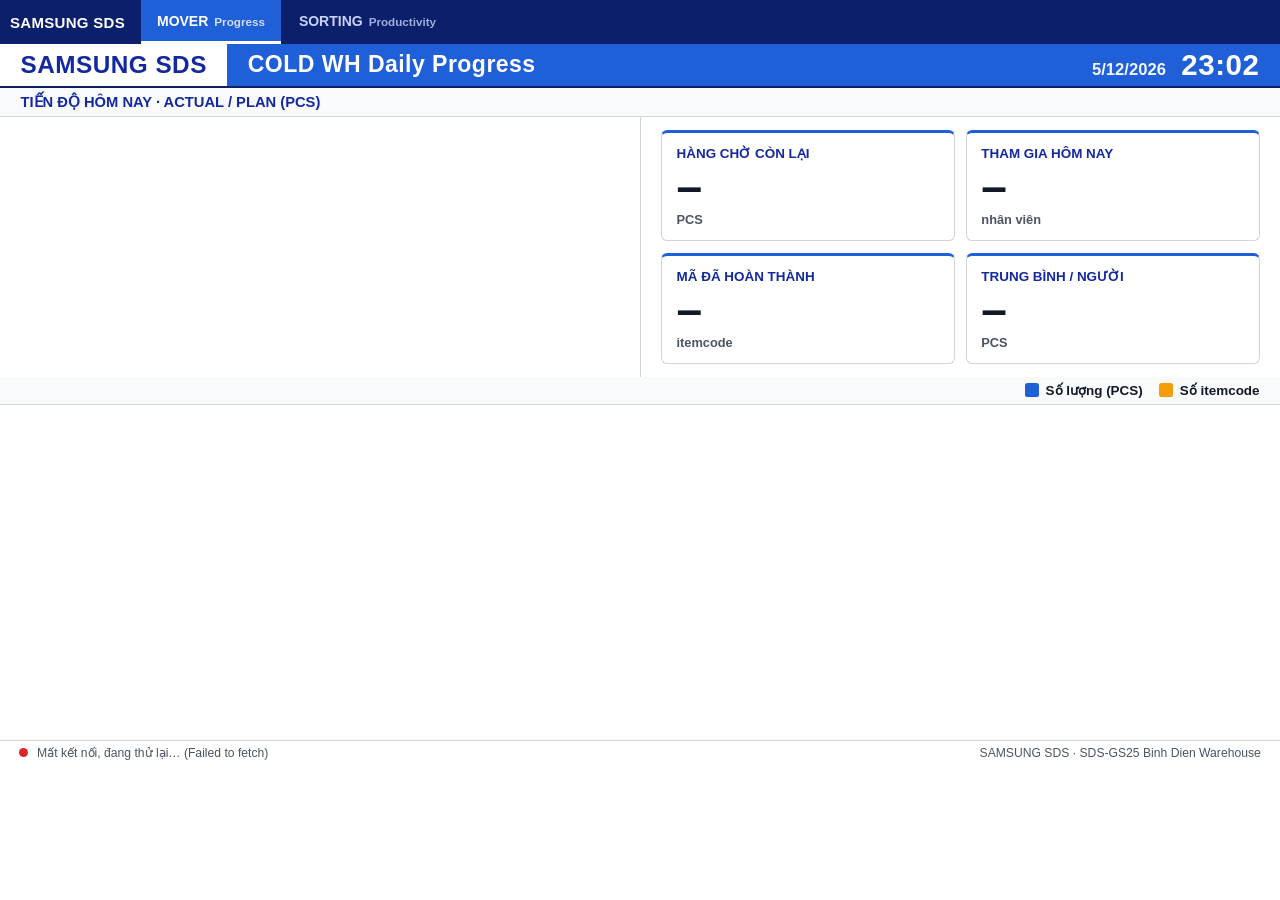
==== dashboard.html @ 462c7047 "add sorting dashboard and combined page Co-Authored-By: Claude Sonnet 5.5 <noreply@anthropic.com>" ====
<!doctype html>
<html lang="vi">
<head>
<meta charset="utf-8">
<meta name="viewport" content="width=device-width, initial-scale=1">
<meta name="robots" content="noindex">
<title>SAMSUNG SDS · WH Dashboard</title>
<link rel="icon" href="icon.svg?v=4" type="image/svg+xml">
<style>
  /* Trang gộp: một thanh tab trên cùng + khung hiển thị bảng đang chọn. Mỗi bảng vẫn là trang riêng (tv.html, productivity.html, sorting.html). */
  :root{--blue:#1428A0;--bar:#1F5FD8;--line:#D1D5DB;--ink:#111827;--muted:#4B5563}
  *{box-sizing:border-box}
  html,body{margin:0;height:100%;background:#fff;font-family:"Segoe UI",Arial,Helvetica,sans-serif;color:var(--ink)}
  .app{height:100%;display:flex;flex-direction:column}
  .tabs{flex:0 0 44px;display:flex;align-items:stretch;gap:2px;padding:0 10px;background:#0b1f6b;overflow-x:auto;white-space:nowrap}
  .brand{display:flex;align-items:center;padding-right:14px;color:#fff;font-weight:900;letter-spacing:.02em;font-size:15px}
  .tab{font:inherit;font-weight:700;font-size:14px;color:#c7d2fe;background:transparent;border:0;border-bottom:3px solid transparent;padding:0 16px;cursor:pointer}
  .tab[hidden]{display:none}
  .tab:hover{color:#fff;background:rgba(255,255,255,.08)}
  .tab[aria-selected="true"]{color:#fff;border-bottom-color:#fff;background:var(--bar)}
  .tab:focus-visible{outline:2px solid #fff;outline-offset:-3px}
  .tab small{font-weight:600;opacity:.8;margin-left:6px}
  #view{flex:1;min-height:0}
  #view iframe{display:block;width:100%;height:100%;border:0;background:#fff}
</style>
</head>
<body>
<div class="app">
  <div class="tabs" role="tablist" aria-label="Dashboard">
    <div class="brand">SAMSUNG SDS</div>
    <button class="tab" role="tab" data-tab="mover" type="button">MOVER<small>Progress</small></button>
    <button class="tab" role="tab" data-tab="moverprod" type="button" hidden>MOVER<small>Productivity</small></button>
    <button class="tab" role="tab" data-tab="sorting" type="button">SORTING<small>Productivity</small></button>
  </div>
  <div id="view"></div>
</div>
<script>
'use strict';
// Một link cho cả ba bảng:
//   dashboard.html#key=<key Sorting>&mkey=<key Mover>[&tab=mover|sorting][&lang=vi|en|ko][&all=1]
// - key  : DASH_KEY của proxy Sorting (dùng cho tab SORTING)
// - mkey : DASH_KEY của proxy Mover (dùng cho hai tab MOVER). Bỏ trống thì dùng key chung.
// - all=1: hiện thêm tab MOVER Productivity (có tên và thời gian từng người, mặc định ẩn khỏi link chiếu TV).
// - tab  : bảng mở sẵn. Bỏ trống thì mở lại bảng lần trước (nhớ trên máy này).
// - lang : ngôn ngữ của bảng Sorting.
// Key nằm sau dấu # nên không gửi lên server khi tải trang. Chỉ chia sẻ link này cho người được phép xem.
const TABS = {
  mover:     p => 'tv.html' + p.mover,
  moverprod: p => 'productivity.html' + p.mover,
  sorting:   p => 'sorting.html' + p.sorting,
};
const $ = s => document.querySelector(s);

const hash = () => new URLSearchParams(location.hash.replace(/^#/, ''));
function parts() {
  const h = hash(), key = h.get('key') || '', mkey = h.get('mkey') || key, lang = h.get('lang') || '';
  const enc = encodeURIComponent;
  return {
    mover: mkey ? '#key=' + enc(mkey) : '',
    sorting: (lang ? '?lang=' + enc(lang) : '') + (key ? '#key=' + enc(key) : ''),
  };
}
const allTabs = () => hash().get('all') === '1' || hash().get('tab') === 'moverprod';
const okTab = t => TABS[t] && (t !== 'moverprod' || allTabs());
function current() {
  const t = hash().get('tab');
  if (okTab(t)) return t;
  try { const s = localStorage.getItem('dashTab'); if (okTab(s)) return s; } catch (e) { /* bị chặn thì dùng mặc định */ }
  return 'mover';
}

function show(tab, remember) {
  document.querySelector('[data-tab="moverprod"]').hidden = !allTabs();
  document.querySelectorAll('.tab').forEach(b => b.setAttribute('aria-selected', String(b.dataset.tab === tab)));
  const f = document.createElement('iframe');             // tạo khung mới mỗi lần để chắc chắn tải lại trang và key mới
  f.title = tab;
  f.src = TABS[tab](parts());
  $('#view').replaceChildren(f);
  if (remember) {
    try { localStorage.setItem('dashTab', tab); } catch (e) { /* không lưu được thì thôi */ }
    const h = hash(); h.set('tab', tab);
    history.replaceState(null, '', '#' + h.toString());     // link trên thanh địa chỉ luôn mở đúng bảng đang xem
  }
}

document.querySelectorAll('.tab').forEach(b => b.addEventListener('click', () => show(b.dataset.tab, true)));
window.addEventListener('hashchange', () => show(current(), false));   // đổi key/tab trên thanh địa chỉ thì tải lại
show(current(), false);
</script>
</body>
</html>
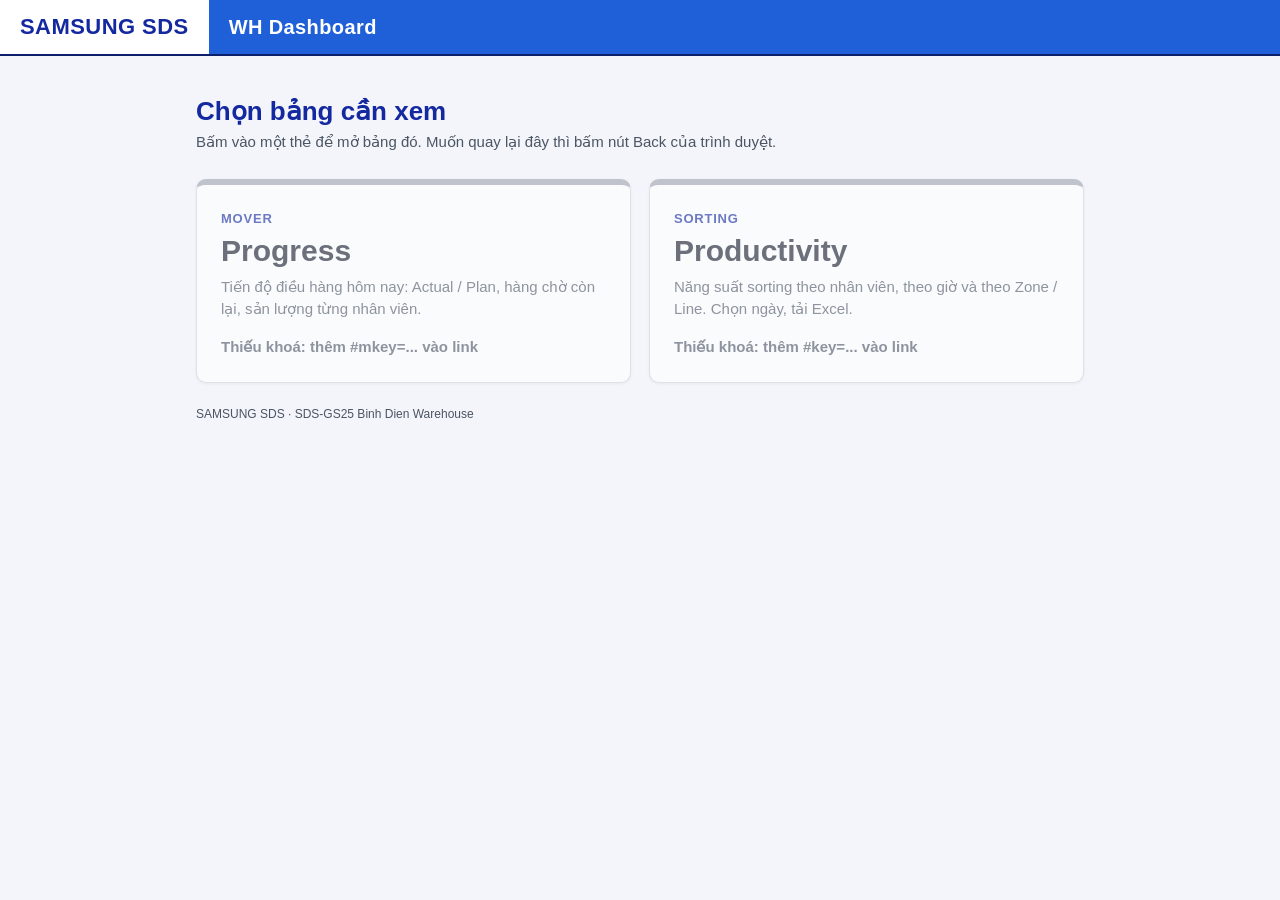
==== commit 427e3a0e: "dashboard: landing page linking to each board Co-Authored-By: Claude Sonnet 5.5 <noreply@anthropic.c" ====
--- a/dashboard.html
+++ b/dashboard.html
@@ -7,85 +7,64 @@
 <title>SAMSUNG SDS · WH Dashboard</title>
 <link rel="icon" href="icon.svg?v=4" type="image/svg+xml">
 <style>
-  /* Trang gộp: một thanh tab trên cùng + khung hiển thị bảng đang chọn. Mỗi bảng vẫn là trang riêng (tv.html, productivity.html, sorting.html). */
-  :root{--blue:#1428A0;--bar:#1F5FD8;--line:#D1D5DB;--ink:#111827;--muted:#4B5563}
+  /* Trang chọn bảng (landing): bấm vào thẻ nào thì mở thẳng trang đó. Mỗi bảng vẫn là trang riêng (tv.html, sorting.html, productivity.html). */
+  :root{--blue:#1428A0;--bar:#1F5FD8;--navy:#0b1f6b;--line:#D1D5DB;--ink:#111827;--muted:#4B5563}
   *{box-sizing:border-box}
-  html,body{margin:0;height:100%;background:#fff;font-family:"Segoe UI",Arial,Helvetica,sans-serif;color:var(--ink)}
-  .app{height:100%;display:flex;flex-direction:column}
-  .tabs{flex:0 0 44px;display:flex;align-items:stretch;gap:2px;padding:0 10px;background:#0b1f6b;overflow-x:auto;white-space:nowrap}
-  .brand{display:flex;align-items:center;padding-right:14px;color:#fff;font-weight:900;letter-spacing:.02em;font-size:15px}
-  .tab{font:inherit;font-weight:700;font-size:14px;color:#c7d2fe;background:transparent;border:0;border-bottom:3px solid transparent;padding:0 16px;cursor:pointer}
-  .tab[hidden]{display:none}
-  .tab:hover{color:#fff;background:rgba(255,255,255,.08)}
-  .tab[aria-selected="true"]{color:#fff;border-bottom-color:#fff;background:var(--bar)}
-  .tab:focus-visible{outline:2px solid #fff;outline-offset:-3px}
-  .tab small{font-weight:600;opacity:.8;margin-left:6px}
-  #view{flex:1;min-height:0}
-  #view iframe{display:block;width:100%;height:100%;border:0;background:#fff}
+  html,body{margin:0;min-height:100%;background:#F3F5FA;font-family:"Segoe UI",Arial,Helvetica,sans-serif;color:var(--ink)}
+  .head{display:flex;height:56px;border-bottom:2px solid var(--navy);background:#fff}
+  .logo{flex:0 0 auto;display:flex;align-items:center;padding:0 20px;color:var(--blue);font-size:22px;font-weight:900;letter-spacing:.02em}
+  .title{flex:1;display:flex;align-items:center;padding:0 20px;background:var(--bar);color:#fff;font-size:20px;font-weight:800;letter-spacing:.02em}
+  main{max-width:920px;margin:0 auto;padding:40px 16px 24px}
+  h1{margin:0 0 6px;font-size:26px;color:var(--blue)}
+  .sub{margin:0 0 28px;color:var(--muted);font-size:15px}
+  .cards{display:grid;grid-template-columns:repeat(auto-fit,minmax(260px,1fr));gap:18px}
+  .card{display:flex;flex-direction:column;gap:8px;padding:26px 24px;background:#fff;border:1px solid var(--line);border-top:6px solid var(--bar);border-radius:10px;
+    color:inherit;text-decoration:none;box-shadow:0 1px 3px rgba(17,24,39,.08);transition:transform .12s,box-shadow .12s}
+  a.card:hover,a.card:focus-visible{transform:translateY(-3px);box-shadow:0 8px 20px rgba(20,40,160,.18);outline:none}
+  .card .k{color:var(--blue);font-size:13px;font-weight:800;letter-spacing:.06em}
+  .card .n{font-size:30px;font-weight:900}
+  .card .d{color:var(--muted);font-size:15px;line-height:1.45}
+  .card .go{margin-top:10px;color:var(--bar);font-weight:800;font-size:15px}
+  .card.off{border-top-color:#9CA3AF;opacity:.6}
+  .card.off .go{color:var(--muted)}
+  .foot{max-width:920px;margin:0 auto;padding:0 16px 32px;color:var(--muted);font-size:12px}
 </style>
 </head>
 <body>
-<div class="app">
-  <div class="tabs" role="tablist" aria-label="Dashboard">
-    <div class="brand">SAMSUNG SDS</div>
-    <button class="tab" role="tab" data-tab="mover" type="button">MOVER<small>Progress</small></button>
-    <button class="tab" role="tab" data-tab="moverprod" type="button" hidden>MOVER<small>Productivity</small></button>
-    <button class="tab" role="tab" data-tab="sorting" type="button">SORTING<small>Productivity</small></button>
-  </div>
-  <div id="view"></div>
-</div>
+<div class="head"><div class="logo">SAMSUNG SDS</div><div class="title">WH Dashboard</div></div>
+<main>
+  <h1>Chọn bảng cần xem</h1>
+  <p class="sub">Bấm vào một thẻ để mở bảng đó. Muốn quay lại đây thì bấm nút Back của trình duyệt.</p>
+  <div class="cards" id="cards"></div>
+</main>
+<div class="foot">SAMSUNG SDS · SDS-GS25 Binh Dien Warehouse</div>
 <script>
 'use strict';
-// Một link cho cả ba bảng:
-//   dashboard.html#key=<key Sorting>&mkey=<key Mover>[&tab=mover|sorting][&lang=vi|en|ko][&all=1]
-// - key  : DASH_KEY của proxy Sorting (dùng cho tab SORTING)
-// - mkey : DASH_KEY của proxy Mover (dùng cho hai tab MOVER). Bỏ trống thì dùng key chung.
-// - all=1: hiện thêm tab MOVER Productivity (có tên và thời gian từng người, mặc định ẩn khỏi link chiếu TV).
-// - tab  : bảng mở sẵn. Bỏ trống thì mở lại bảng lần trước (nhớ trên máy này).
+// Link chung:  dashboard.html#key=<key Sorting>&mkey=<key Mover>[&lang=vi|en|ko][&all=1]
+// - key  : DASH_KEY của proxy Sorting (mở bảng SORTING)
+// - mkey : DASH_KEY của proxy Mover (mở bảng MOVER). Bỏ trống thì dùng key chung.
 // - lang : ngôn ngữ của bảng Sorting.
+// - all=1: hiện thêm thẻ MOVER Productivity (có tên và thời gian từng người, mặc định ẩn).
 // Key nằm sau dấu # nên không gửi lên server khi tải trang. Chỉ chia sẻ link này cho người được phép xem.
-const TABS = {
-  mover:     p => 'tv.html' + p.mover,
-  moverprod: p => 'productivity.html' + p.mover,
-  sorting:   p => 'sorting.html' + p.sorting,
-};
-const $ = s => document.querySelector(s);
+const h = new URLSearchParams(location.hash.replace(/^#/, ''));
+const key = h.get('key') || '', mkey = h.get('mkey') || key, lang = h.get('lang') || '';
+const enc = encodeURIComponent;
 
-const hash = () => new URLSearchParams(location.hash.replace(/^#/, ''));
-function parts() {
-  const h = hash(), key = h.get('key') || '', mkey = h.get('mkey') || key, lang = h.get('lang') || '';
-  const enc = encodeURIComponent;
-  return {
-    mover: mkey ? '#key=' + enc(mkey) : '',
-    sorting: (lang ? '?lang=' + enc(lang) : '') + (key ? '#key=' + enc(key) : ''),
-  };
-}
-const allTabs = () => hash().get('all') === '1' || hash().get('tab') === 'moverprod';
-const okTab = t => TABS[t] && (t !== 'moverprod' || allTabs());
-function current() {
-  const t = hash().get('tab');
-  if (okTab(t)) return t;
-  try { const s = localStorage.getItem('dashTab'); if (okTab(s)) return s; } catch (e) { /* bị chặn thì dùng mặc định */ }
-  return 'mover';
-}
+const ITEMS = [
+  { k: 'MOVER', n: 'Progress', d: 'Tiến độ điều hàng hôm nay: Actual / Plan, hàng chờ còn lại, sản lượng từng nhân viên.',
+    href: mkey ? 'tv.html#key=' + enc(mkey) : '', need: 'mkey' },
+  { k: 'SORTING', n: 'Productivity', d: 'Năng suất sorting theo nhân viên, theo giờ và theo Zone / Line. Chọn ngày, tải Excel.',
+    href: key ? 'sorting.html' + (lang ? '?lang=' + enc(lang) : '') + '#key=' + enc(key) : '', need: 'key' },
+];
+if (h.get('all') === '1') ITEMS.push({ k: 'MOVER', n: 'Productivity', d: 'Năng suất mover theo người (có tên và thời gian). Chỉ dành cho quản lý.',
+  href: mkey ? 'productivity.html#key=' + enc(mkey) : '', need: 'mkey' });
 
-function show(tab, remember) {
-  document.querySelector('[data-tab="moverprod"]').hidden = !allTabs();
-  document.querySelectorAll('.tab').forEach(b => b.setAttribute('aria-selected', String(b.dataset.tab === tab)));
-  const f = document.createElement('iframe');             // tạo khung mới mỗi lần để chắc chắn tải lại trang và key mới
-  f.title = tab;
-  f.src = TABS[tab](parts());
-  $('#view').replaceChildren(f);
-  if (remember) {
-    try { localStorage.setItem('dashTab', tab); } catch (e) { /* không lưu được thì thôi */ }
-    const h = hash(); h.set('tab', tab);
-    history.replaceState(null, '', '#' + h.toString());     // link trên thanh địa chỉ luôn mở đúng bảng đang xem
-  }
-}
-
-document.querySelectorAll('.tab').forEach(b => b.addEventListener('click', () => show(b.dataset.tab, true)));
-window.addEventListener('hashchange', () => show(current(), false));   // đổi key/tab trên thanh địa chỉ thì tải lại
-show(current(), false);
+document.getElementById('cards').innerHTML = ITEMS.map(i => {
+  const body = `<div class="k">${i.k}</div><div class="n">${i.n}</div><div class="d">${i.d}</div>`;
+  return i.href
+    ? `<a class="card" href="${i.href}">${body}<div class="go">Mở bảng →</div></a>`
+    : `<div class="card off">${body}<div class="go">Thiếu khoá: thêm #${i.need}=... vào link</div></div>`;
+}).join('');
 </script>
 </body>
 </html>
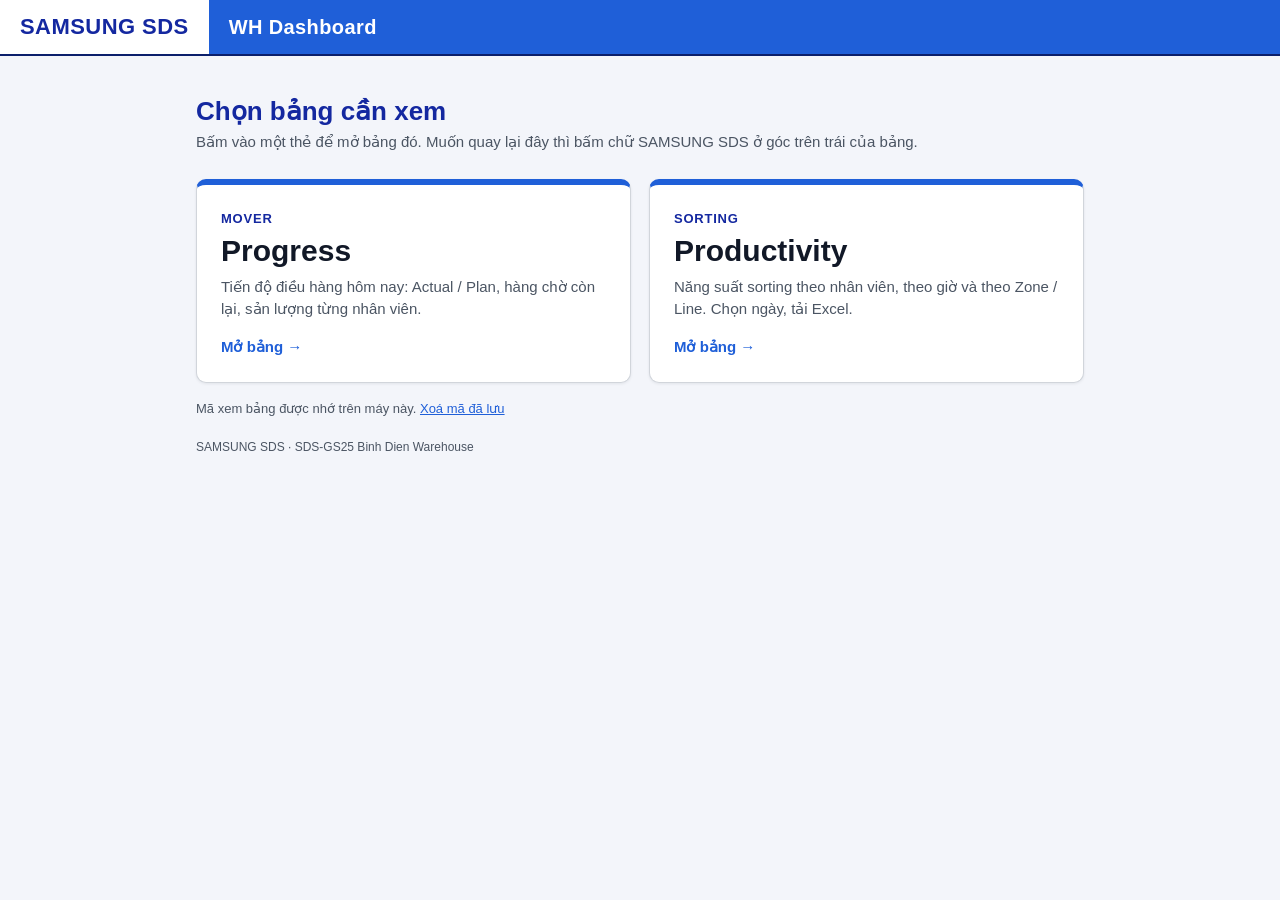
==== commit 1c8cca92: "dashboard: landing without key in URL, ask and remember key on first open Co-Authored-By: Claude Son" ====
--- a/dashboard.html
+++ b/dashboard.html
@@ -7,7 +7,7 @@
 <title>SAMSUNG SDS · WH Dashboard</title>
 <link rel="icon" href="icon.svg?v=4" type="image/svg+xml">
 <style>
-  /* Trang chọn bảng (landing): bấm vào thẻ nào thì mở thẳng trang đó. Mỗi bảng vẫn là trang riêng (tv.html, sorting.html, productivity.html). */
+  /* Trang chủ: bấm vào thẻ nào thì mở thẳng trang đó. Mỗi bảng vẫn là trang riêng (tv.html, sorting.html, productivity.html). */
   :root{--blue:#1428A0;--bar:#1F5FD8;--navy:#0b1f6b;--line:#D1D5DB;--ink:#111827;--muted:#4B5563}
   *{box-sizing:border-box}
   html,body{margin:0;min-height:100%;background:#F3F5FA;font-family:"Segoe UI",Arial,Helvetica,sans-serif;color:var(--ink)}
@@ -19,52 +19,87 @@
   .sub{margin:0 0 28px;color:var(--muted);font-size:15px}
   .cards{display:grid;grid-template-columns:repeat(auto-fit,minmax(260px,1fr));gap:18px}
   .card{display:flex;flex-direction:column;gap:8px;padding:26px 24px;background:#fff;border:1px solid var(--line);border-top:6px solid var(--bar);border-radius:10px;
-    color:inherit;text-decoration:none;box-shadow:0 1px 3px rgba(17,24,39,.08);transition:transform .12s,box-shadow .12s}
-  a.card:hover,a.card:focus-visible{transform:translateY(-3px);box-shadow:0 8px 20px rgba(20,40,160,.18);outline:none}
+    color:inherit;font:inherit;text-align:left;cursor:pointer;box-shadow:0 1px 3px rgba(17,24,39,.08);transition:transform .12s,box-shadow .12s}
+  .card:hover,.card:focus-visible{transform:translateY(-3px);box-shadow:0 8px 20px rgba(20,40,160,.18);outline:none}
   .card .k{color:var(--blue);font-size:13px;font-weight:800;letter-spacing:.06em}
   .card .n{font-size:30px;font-weight:900}
   .card .d{color:var(--muted);font-size:15px;line-height:1.45}
   .card .go{margin-top:10px;color:var(--bar);font-weight:800;font-size:15px}
-  .card.off{border-top-color:#9CA3AF;opacity:.6}
-  .card.off .go{color:var(--muted)}
+  .reset{margin:18px 0 0;color:var(--muted);font-size:13px}
+  .reset a{color:var(--bar);cursor:pointer;text-decoration:underline}
   .foot{max-width:920px;margin:0 auto;padding:0 16px 32px;color:var(--muted);font-size:12px}
+  .modal{position:fixed;inset:0;display:flex;align-items:center;justify-content:center;background:rgba(11,31,107,.45);padding:16px}
+  .modal[hidden]{display:none}
+  .box{width:min(420px,100%);background:#fff;border-radius:10px;padding:22px;box-shadow:0 12px 40px rgba(0,0,0,.3)}
+  .box h2{margin:0 0 6px;font-size:19px;color:var(--blue)}
+  .box p{margin:0 0 12px;color:var(--muted);font-size:14px}
+  .box input{width:100%;font:inherit;padding:10px;border:1px solid var(--line);border-radius:6px}
+  .box .btns{display:flex;gap:8px;justify-content:flex-end;margin-top:14px}
+  .box button{font:inherit;font-weight:700;padding:8px 16px;border-radius:6px;border:1px solid var(--line);background:#fff;cursor:pointer}
+  .box button.primary{background:var(--bar);border-color:var(--bar);color:#fff}
 </style>
 </head>
 <body>
 <div class="head"><div class="logo">SAMSUNG SDS</div><div class="title">WH Dashboard</div></div>
 <main>
   <h1>Chọn bảng cần xem</h1>
-  <p class="sub">Bấm vào một thẻ để mở bảng đó. Muốn quay lại đây thì bấm nút Back của trình duyệt.</p>
+  <p class="sub">Bấm vào một thẻ để mở bảng đó. Muốn quay lại đây thì bấm chữ SAMSUNG SDS ở góc trên trái của bảng.</p>
   <div class="cards" id="cards"></div>
+  <p class="reset">Mã xem bảng được nhớ trên máy này. <a id="forget">Xoá mã đã lưu</a></p>
 </main>
 <div class="foot">SAMSUNG SDS · SDS-GS25 Binh Dien Warehouse</div>
+
+<div class="modal" id="modal" hidden>
+  <form class="box" id="form">
+    <h2 id="mt"></h2>
+    <p>Nhập mã xem bảng một lần, máy này sẽ nhớ cho các lần sau.</p>
+    <input id="code" type="password" autocomplete="off" placeholder="Mã xem bảng">
+    <div class="btns"><button type="button" id="no">Huỷ</button><button type="submit" class="primary">Mở bảng</button></div>
+  </form>
+</div>
+
 <script>
 'use strict';
-// Link chung:  dashboard.html#key=<key Sorting>&mkey=<key Mover>[&lang=vi|en|ko][&all=1]
-// - key  : DASH_KEY của proxy Sorting (mở bảng SORTING)
-// - mkey : DASH_KEY của proxy Mover (mở bảng MOVER). Bỏ trống thì dùng key chung.
-// - lang : ngôn ngữ của bảng Sorting.
-// - all=1: hiện thêm thẻ MOVER Productivity (có tên và thời gian từng người, mặc định ẩn).
-// Key nằm sau dấu # nên không gửi lên server khi tải trang. Chỉ chia sẻ link này cho người được phép xem.
+// Trang chủ KHÔNG chứa key trong địa chỉ. Bấm vào bảng nào lần đầu thì hỏi mã xem bảng đó, rồi nhớ trên máy này (localStorage).
+// Có thể nhập sẵn bằng link:  dashboard.html#key=<key Sorting>&mkey=<key Mover>  (key được cất đi rồi xoá khỏi thanh địa chỉ).
+// Thêm &all=1 để hiện thẻ MOVER Productivity (có tên và thời gian từng người, mặc định ẩn); &lang=vi|en|ko cho bảng Sorting.
+const $ = id => document.getElementById(id), enc = encodeURIComponent;
+const get = k => { try { return localStorage.getItem(k) || ''; } catch (e) { return ''; } };
+const put = (k, v) => { try { v ? localStorage.setItem(k, v) : localStorage.removeItem(k); } catch (e) { /* trình duyệt chặn lưu thì hỏi lại mỗi lần */ } };
+
 const h = new URLSearchParams(location.hash.replace(/^#/, ''));
-const key = h.get('key') || '', mkey = h.get('mkey') || key, lang = h.get('lang') || '';
-const enc = encodeURIComponent;
+if (h.get('key')) put('dk_sorting', h.get('key'));
+if (h.get('mkey')) put('dk_mover', h.get('mkey'));
+if (h.get('all') === '1') put('dk_all', '1');
+if (location.hash) history.replaceState(null, '', location.pathname + location.search);   // xoá key khỏi thanh địa chỉ
+const lang = h.get('lang') || new URLSearchParams(location.search).get('lang') || '';
 
 const ITEMS = [
   { k: 'MOVER', n: 'Progress', d: 'Tiến độ điều hàng hôm nay: Actual / Plan, hàng chờ còn lại, sản lượng từng nhân viên.',
-    href: mkey ? 'tv.html#key=' + enc(mkey) : '', need: 'mkey' },
+    store: 'dk_mover', url: key => 'tv.html#key=' + enc(key) },
   { k: 'SORTING', n: 'Productivity', d: 'Năng suất sorting theo nhân viên, theo giờ và theo Zone / Line. Chọn ngày, tải Excel.',
-    href: key ? 'sorting.html' + (lang ? '?lang=' + enc(lang) : '') + '#key=' + enc(key) : '', need: 'key' },
+    store: 'dk_sorting', url: key => 'sorting.html' + (lang ? '?lang=' + enc(lang) : '') + '#key=' + enc(key) },
 ];
-if (h.get('all') === '1') ITEMS.push({ k: 'MOVER', n: 'Productivity', d: 'Năng suất mover theo người (có tên và thời gian). Chỉ dành cho quản lý.',
-  href: mkey ? 'productivity.html#key=' + enc(mkey) : '', need: 'mkey' });
+if (get('dk_all') === '1') ITEMS.push({ k: 'MOVER', n: 'Productivity', d: 'Năng suất mover theo người (có tên và thời gian). Chỉ dành cho quản lý.',
+  store: 'dk_mover', url: key => 'productivity.html#key=' + enc(key) });
 
-document.getElementById('cards').innerHTML = ITEMS.map(i => {
-  const body = `<div class="k">${i.k}</div><div class="n">${i.n}</div><div class="d">${i.d}</div>`;
-  return i.href
-    ? `<a class="card" href="${i.href}">${body}<div class="go">Mở bảng →</div></a>`
-    : `<div class="card off">${body}<div class="go">Thiếu khoá: thêm #${i.need}=... vào link</div></div>`;
-}).join('');
+$('cards').innerHTML = ITEMS.map((i, n) =>
+  `<button class="card" type="button" data-n="${n}"><div class="k">${i.k}</div><div class="n">${i.n}</div><div class="d">${i.d}</div><div class="go">Mở bảng →</div></button>`).join('');
+
+let pending = null;
+$('cards').addEventListener('click', e => {
+  const b = e.target.closest('.card'); if (!b) return;
+  const i = ITEMS[Number(b.dataset.n)], key = get(i.store);
+  if (key) { location.href = i.url(key); return; }
+  pending = i; $('mt').textContent = i.k + ' ' + i.n; $('code').value = ''; $('modal').hidden = false; $('code').focus();
+});
+$('form').addEventListener('submit', e => {
+  e.preventDefault();
+  const v = $('code').value.trim(); if (!v || !pending) return;
+  put(pending.store, v); location.href = pending.url(v);
+});
+$('no').addEventListener('click', () => { $('modal').hidden = true; pending = null; });
+$('forget').addEventListener('click', () => { ['dk_sorting', 'dk_mover', 'dk_all'].forEach(k => put(k, '')); alert('Đã xoá mã đã lưu trên máy này.'); location.reload(); });
 </script>
 </body>
 </html>
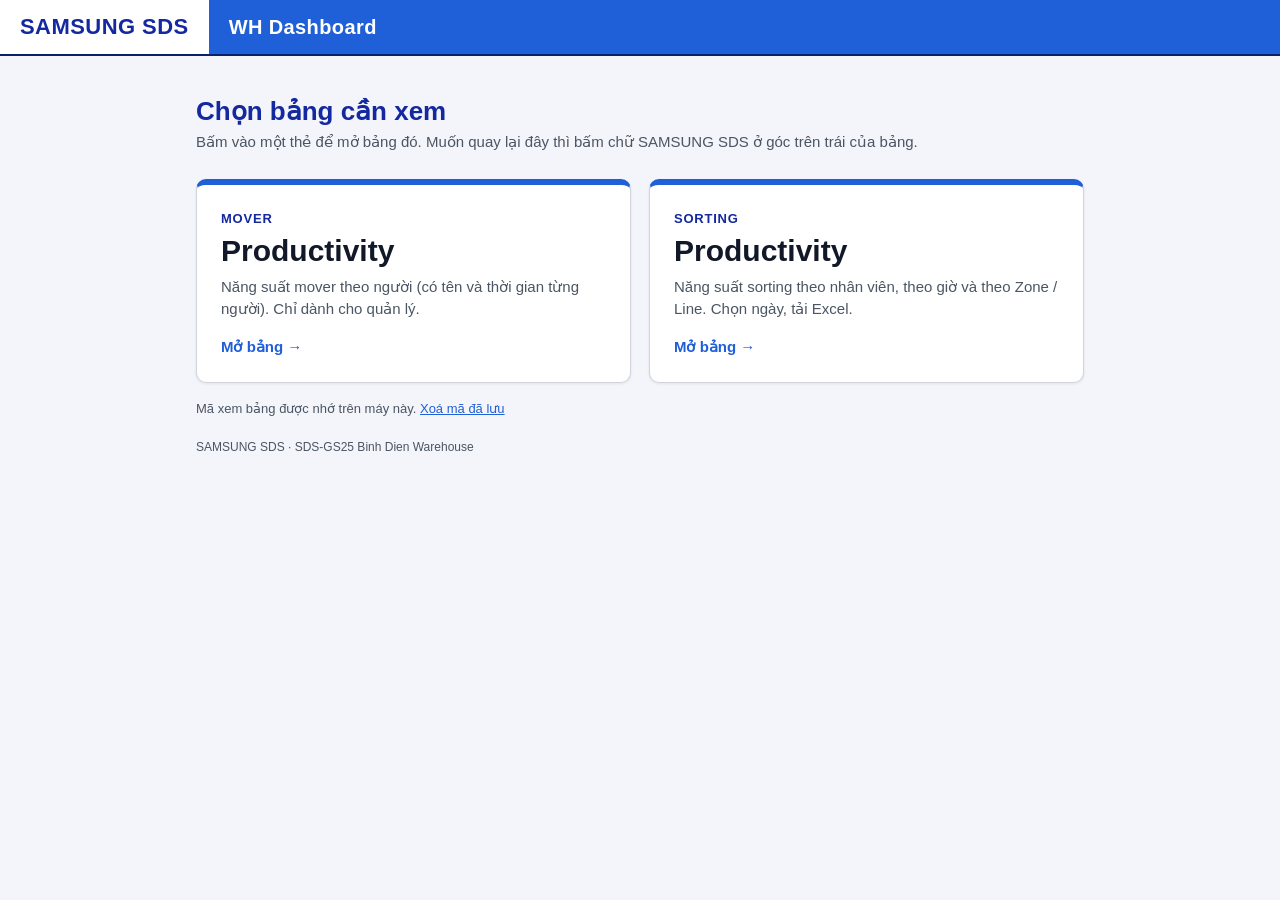
==== commit f1f091e7: "dashboard: MOVER card opens Productivity instead of Progress Co-Authored-By: Claude Sonnet 5.5 <nore" ====
--- a/dashboard.html
+++ b/dashboard.html
@@ -62,7 +62,7 @@
 'use strict';
 // Trang chủ KHÔNG chứa key trong địa chỉ. Bấm vào bảng nào lần đầu thì hỏi mã xem bảng đó, rồi nhớ trên máy này (localStorage).
 // Có thể nhập sẵn bằng link:  dashboard.html#key=<key Sorting>&mkey=<key Mover>  (key được cất đi rồi xoá khỏi thanh địa chỉ).
-// Thêm &all=1 để hiện thẻ MOVER Productivity (có tên và thời gian từng người, mặc định ẩn); &lang=vi|en|ko cho bảng Sorting.
+// &lang=vi|en|ko chọn ngôn ngữ cho bảng Sorting.
 const $ = id => document.getElementById(id), enc = encodeURIComponent;
 const get = k => { try { return localStorage.getItem(k) || ''; } catch (e) { return ''; } };
 const put = (k, v) => { try { v ? localStorage.setItem(k, v) : localStorage.removeItem(k); } catch (e) { /* trình duyệt chặn lưu thì hỏi lại mỗi lần */ } };
@@ -70,19 +70,15 @@
 const h = new URLSearchParams(location.hash.replace(/^#/, ''));
 if (h.get('key')) put('dk_sorting', h.get('key'));
 if (h.get('mkey')) put('dk_mover', h.get('mkey'));
-if (h.get('all') === '1') put('dk_all', '1');
 if (location.hash) history.replaceState(null, '', location.pathname + location.search);   // xoá key khỏi thanh địa chỉ
 const lang = h.get('lang') || new URLSearchParams(location.search).get('lang') || '';
 
 const ITEMS = [
-  { k: 'MOVER', n: 'Progress', d: 'Tiến độ điều hàng hôm nay: Actual / Plan, hàng chờ còn lại, sản lượng từng nhân viên.',
-    store: 'dk_mover', url: key => 'tv.html#key=' + enc(key) },
+  { k: 'MOVER', n: 'Productivity', d: 'Năng suất mover theo người (có tên và thời gian từng người). Chỉ dành cho quản lý.',
+    store: 'dk_mover', url: key => 'productivity.html#key=' + enc(key) },
   { k: 'SORTING', n: 'Productivity', d: 'Năng suất sorting theo nhân viên, theo giờ và theo Zone / Line. Chọn ngày, tải Excel.',
     store: 'dk_sorting', url: key => 'sorting.html' + (lang ? '?lang=' + enc(lang) : '') + '#key=' + enc(key) },
 ];
-if (get('dk_all') === '1') ITEMS.push({ k: 'MOVER', n: 'Productivity', d: 'Năng suất mover theo người (có tên và thời gian). Chỉ dành cho quản lý.',
-  store: 'dk_mover', url: key => 'productivity.html#key=' + enc(key) });
-
 $('cards').innerHTML = ITEMS.map((i, n) =>
   `<button class="card" type="button" data-n="${n}"><div class="k">${i.k}</div><div class="n">${i.n}</div><div class="d">${i.d}</div><div class="go">Mở bảng →</div></button>`).join('');
 
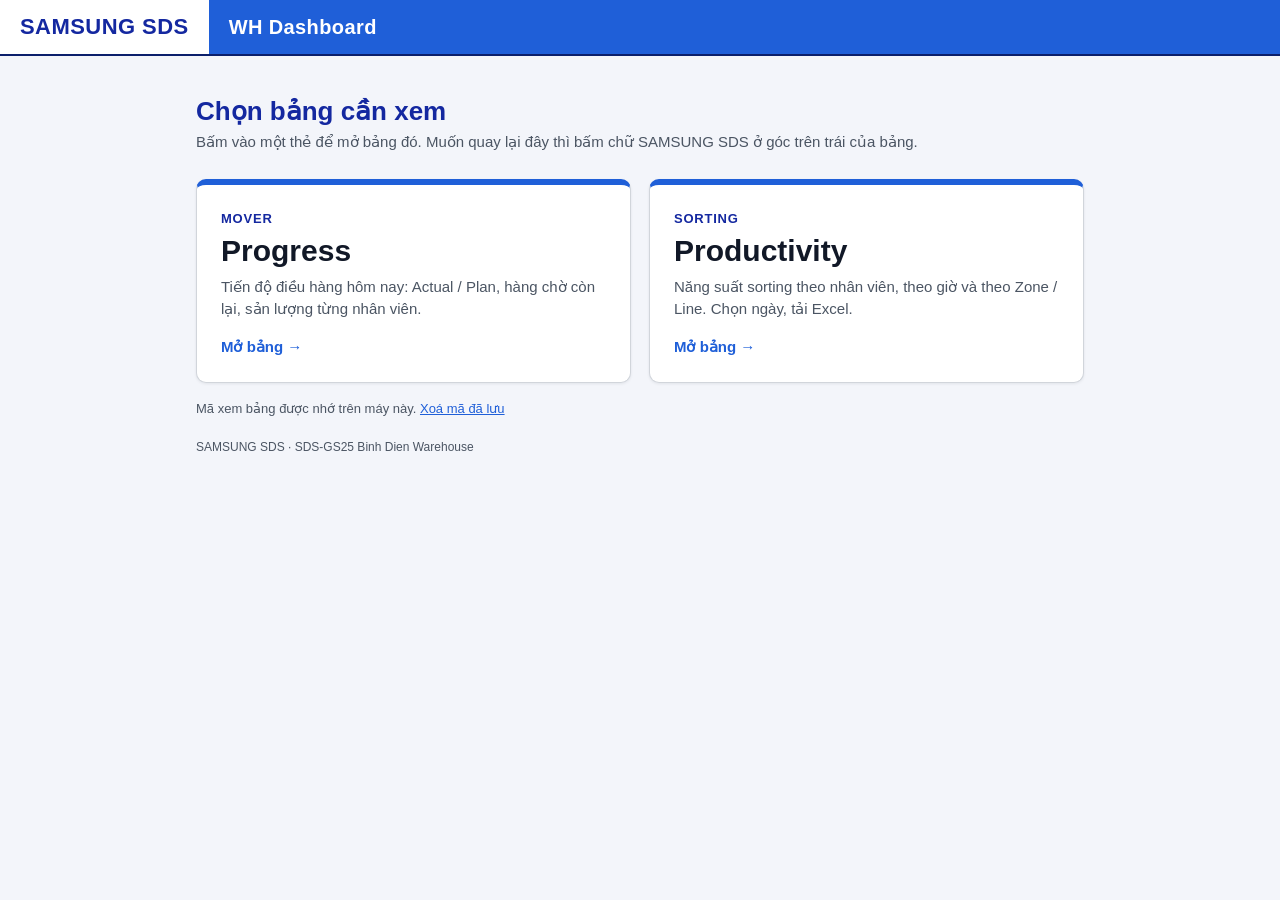
==== commit 93aa06b4: "Revert "dashboard: MOVER card opens Productivity instead of Progress" This reverts commit f1f091e74b" ====
--- a/dashboard.html
+++ b/dashboard.html
@@ -62,7 +62,7 @@
 'use strict';
 // Trang chủ KHÔNG chứa key trong địa chỉ. Bấm vào bảng nào lần đầu thì hỏi mã xem bảng đó, rồi nhớ trên máy này (localStorage).
 // Có thể nhập sẵn bằng link:  dashboard.html#key=<key Sorting>&mkey=<key Mover>  (key được cất đi rồi xoá khỏi thanh địa chỉ).
-// &lang=vi|en|ko chọn ngôn ngữ cho bảng Sorting.
+// Thêm &all=1 để hiện thẻ MOVER Productivity (có tên và thời gian từng người, mặc định ẩn); &lang=vi|en|ko cho bảng Sorting.
 const $ = id => document.getElementById(id), enc = encodeURIComponent;
 const get = k => { try { return localStorage.getItem(k) || ''; } catch (e) { return ''; } };
 const put = (k, v) => { try { v ? localStorage.setItem(k, v) : localStorage.removeItem(k); } catch (e) { /* trình duyệt chặn lưu thì hỏi lại mỗi lần */ } };
@@ -70,15 +70,19 @@
 const h = new URLSearchParams(location.hash.replace(/^#/, ''));
 if (h.get('key')) put('dk_sorting', h.get('key'));
 if (h.get('mkey')) put('dk_mover', h.get('mkey'));
+if (h.get('all') === '1') put('dk_all', '1');
 if (location.hash) history.replaceState(null, '', location.pathname + location.search);   // xoá key khỏi thanh địa chỉ
 const lang = h.get('lang') || new URLSearchParams(location.search).get('lang') || '';
 
 const ITEMS = [
-  { k: 'MOVER', n: 'Productivity', d: 'Năng suất mover theo người (có tên và thời gian từng người). Chỉ dành cho quản lý.',
-    store: 'dk_mover', url: key => 'productivity.html#key=' + enc(key) },
+  { k: 'MOVER', n: 'Progress', d: 'Tiến độ điều hàng hôm nay: Actual / Plan, hàng chờ còn lại, sản lượng từng nhân viên.',
+    store: 'dk_mover', url: key => 'tv.html#key=' + enc(key) },
   { k: 'SORTING', n: 'Productivity', d: 'Năng suất sorting theo nhân viên, theo giờ và theo Zone / Line. Chọn ngày, tải Excel.',
     store: 'dk_sorting', url: key => 'sorting.html' + (lang ? '?lang=' + enc(lang) : '') + '#key=' + enc(key) },
 ];
+if (get('dk_all') === '1') ITEMS.push({ k: 'MOVER', n: 'Productivity', d: 'Năng suất mover theo người (có tên và thời gian). Chỉ dành cho quản lý.',
+  store: 'dk_mover', url: key => 'productivity.html#key=' + enc(key) });
+
 $('cards').innerHTML = ITEMS.map((i, n) =>
   `<button class="card" type="button" data-n="${n}"><div class="k">${i.k}</div><div class="n">${i.n}</div><div class="d">${i.d}</div><div class="go">Mở bảng →</div></button>`).join('');
 
